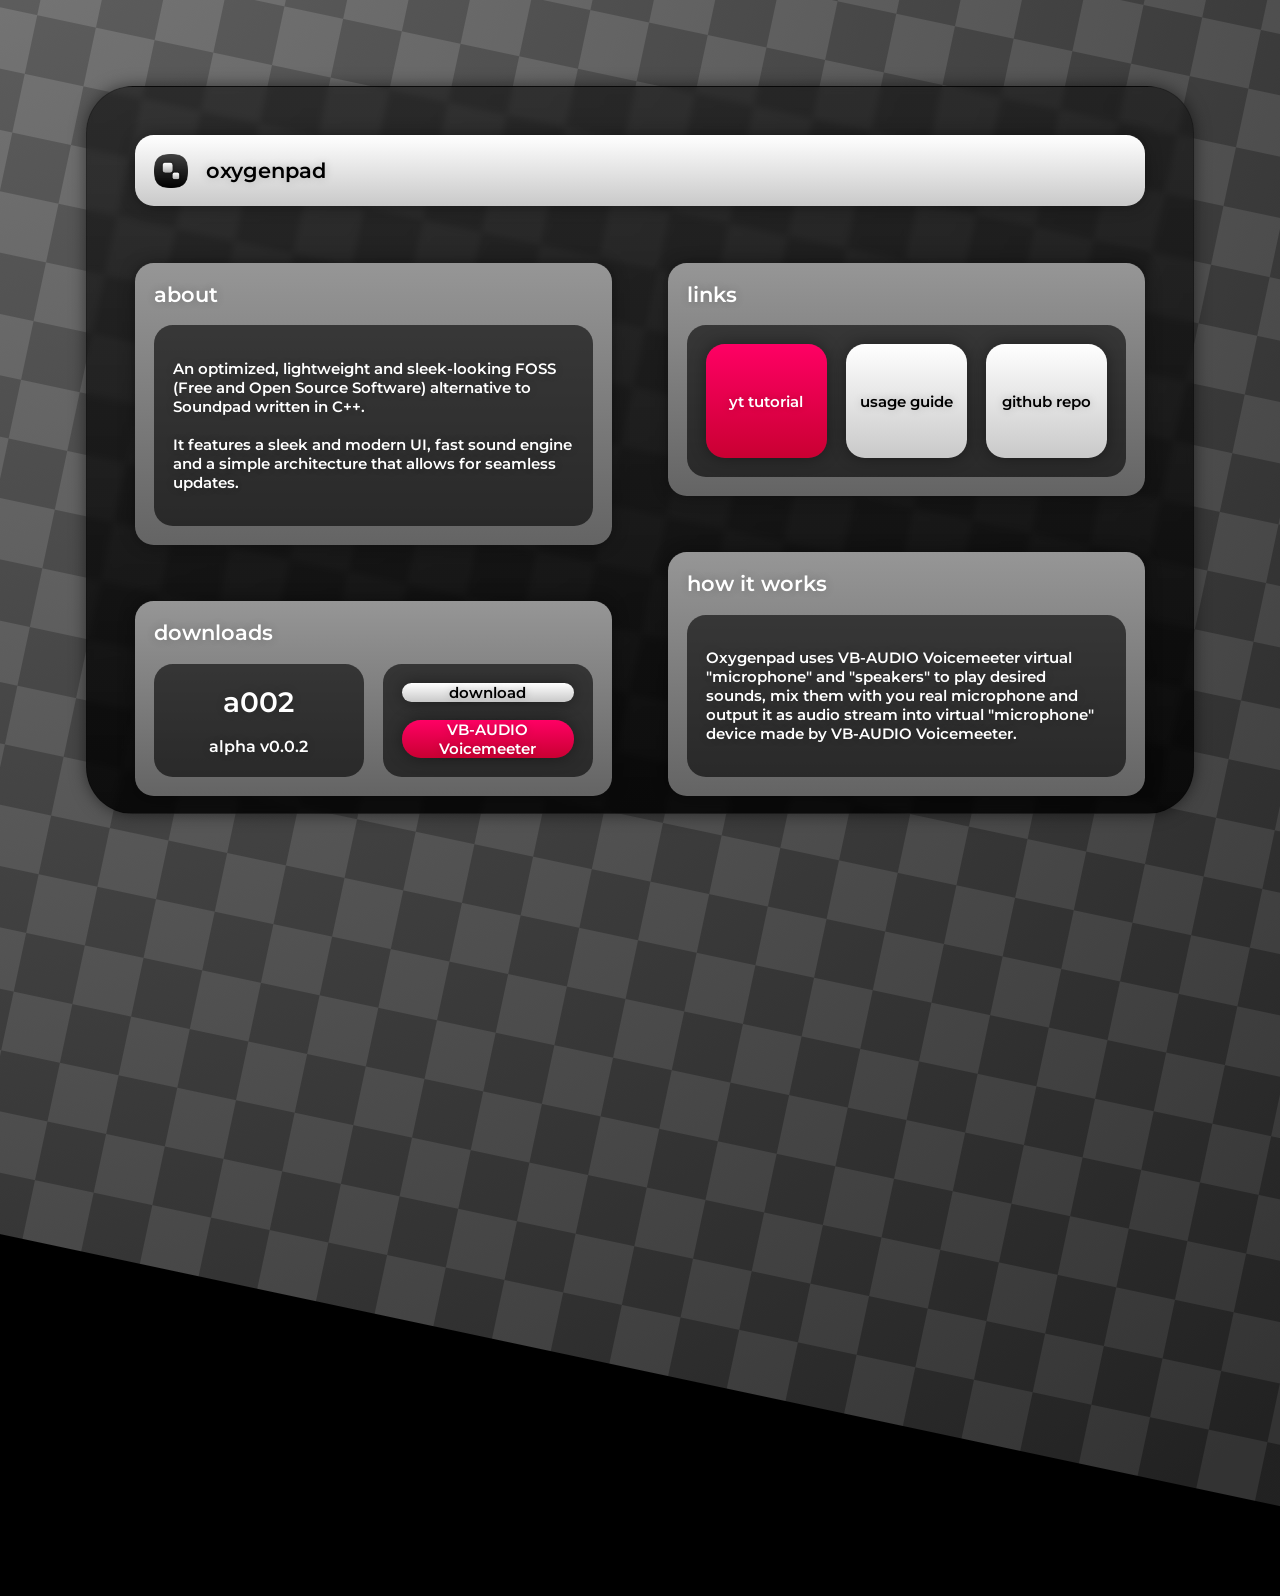
==== index.html @ bef61796 "moved everything agian bc for some reason sloppyhub decided not to deploy page sloophuuub" ====
﻿<!-- index.html -->
<!DOCTYPE html>
<html lang="en">
<head>
    <meta charset="utf-8" />
    <meta name="viewport" content="width=device-width, initial-scale=1.0">
    <title>kafel \ oxygenpad</title>

    <link rel="stylesheet" href="page/style.css" >
</head >
    <body >
        <div class="wrapper2">
            <div class="wrapper">
                <div class="checkerboard"></div>
            </div>
        </div>

        <div class="dark_gray_thing">
            <div class="thing">
                <div class="bar">
                    <img class="icon" src="page/images/icon.png"/>
                    <header>oxygenpad</header>
                </div>
                <div class="thing2">
                    <div class="left_thing">
                        <div class="thing3">
                            <header class="title_but_not">about</header>
                            <div class="about">
                                <div class="black_thing">
                                    <h3>
                                        An optimized, lightweight and sleek-looking FOSS (Free and Open Source Software) alternative to Soundpad
                                        written in C++.
                                        <br />
                                        <br />It features a sleek and modern UI, fast sound engine and a simple architecture that allows for
                                        seamless updates.
                                    </h3>
                                </div>
                            </div>
                        </div>
                        <div class="thing3">
                            <header class="title_but_not">downloads</header>
                            <div class="about">
                                <div class="black_thing">
                                    <div class="thing4">
                                        <h2>a002</h2>
                                        <h5>alpha v0.0.2</h5>
                                    </div>
                                </div>
                                <div class="black_thing">
                                    <div class="thing4">
                                        <a class="dl" href="https://github.com/kafelbb/oxygenpad/releases/download/a002/oxygenpad.exe" target="_blank">download</a>
                                        <a class="dl vm" href="https://vb-audio.com/Voicemeeter/" target="_blank">VB-AUDIO Voicemeeter</a>
                                    </div>
                                </div>
                            </div>
                        </div>
                    </div>
                    <div class="right_thing">
                        <div class="thing3">
                            
                            <header class="title_but_not">links</header>
                            <div class="about">
                                <div class="black_thing">
                                    <div class="thing5">
                                        <a class="dl vm" href="https://www.youtube.com/watch?v=0gOVyRFAF88" target="_blank">yt tutorial</a>
                                        <a class="dl" href="https://github.com/kafelbb/oxygenpad/blob/main/README.md#usage" target="_blank">usage guide</a>
                                        <a class="dl" href="https://github.com/kafelbb/oxygenpad" target="_blank">github repo</a>
                                    </div>
                                </div>
                            </div>
                        </div>
                        <div class="thing3">
                            <header class="title_but_not">how it works</header>
                            <div class="about">
                                <div class="black_thing">
                                    <h3>
                                        Oxygenpad uses VB-AUDIO Voicemeeter virtual "microphone" and "speakers" to play desired sounds, mix
                                        them with you real microphone and output it as audio stream into virtual "microphone" device made
                                        by VB-AUDIO Voicemeeter.
                                    </h3>
                                </div>
                            </div>
                        </div>
                </div>
            </div>
        </div>
    </body >
</html >
---- page/style.css ----
﻿/*kafel | 2026*/
/*fonts*/
@font-face {
    font-family: "mont";
    src: url("fonts/montserrat-sb.ttf") format('truetype');
    font-style: normal;
    font-weight: 600;
}

@font-face {
    font-family: "mont-m";
    src: url("fonts/montserrat-m.ttf") format('truetype');
    font-style: normal;
    font-weight: 600;
}

/*other*/
html, body {
    width: 100%;
    height: 100%;
    text-shadow: 0px 0px 10px rgba(0,0,0,0.2);
    font-size: clamp(12px, 1vw + 6px, 20px);
}
body {
    font-family: mont;
    margin: 0;
    padding: 0;
    background-color: black;
    display: flex;
    overflow: hidden;
    justify-content: center;
    align-items: center;
    font-size: 1rem;
}
header {
    font-size: 1.1rem;
}
h3{
    font-size: 0.8rem;
}
.dark_gray_thing {
    background: linear-gradient(180deg, rgba(20, 20, 20, 0.65) 0%, rgba(0, 0, 0, 0.85) 100%);
    backdrop-filter: blur(3px);
    -webkit-backdrop-filter: blur(3px);
    box-shadow: 0px 0px 16px rgba(0,0,0,0.5);
    color: white;
    border: 1px solid rgba(0,0,0, 0.2);
    border-radius: 2.5rem;
    position: absolute;
    left: 86px;
    right: 86px;
    top: 86px;
    bottom: 86px;
    width: auto;
    height: auto;
}
.thing {
    display: flex;
    //background-color: white;
    position: absolute;
    width: auto;
    height: auto;
    left: 48px;
    right: 48px;
    top: 48px;
    bottom: 48px;
    flex-direction: column;
    gap: 3rem;
}
.thing2 {
    display: flex;
    //background-color: white;
    position: relative;
    width: 100%;
    height: 100%;
    flex-direction: row;
    gap: 3rem;
}
.left_thing {
    display: flex;
    //background-color: red;
    position: relative;
    width: 100%;
    height: 100%;
    flex-direction: column;
    gap: 3rem;
}
.right_thing {
    display: flex;
    //background-color: mediumaquamarine;
    position: relative;
    width: 100%;
    height: 100%;
    flex-direction: column;
    gap: 3rem;
}
.thing3 {
    display: flex;
    background: linear-gradient(180deg, rgba(150, 150, 150, 1) 0%, rgba(100, 100, 100, 1) 100%);
    //background-color: pink;
    border-radius: 1rem;
    position: relative;
    width: 100%;
    height: 100%;
    flex-direction: column;
    box-shadow: 0px 0px 16px rgba(0,0,0,0.4);
    box-sizing: border-box;
    padding: 1rem 1rem 1rem 1rem;
}
.title_but_not{
    padding-bottom: 1rem;
}
.about {
    display: flex;
    flex-direction: row;
    gap: 1rem;
    box-sizing: border-box;
    width: 100%;
    height: 100%;
    min-height: 0;
}
.black_thing {
    display: flex;
    background-color: rgba(0,0,0, 0.6);
    border-radius: 1rem;
    align-items: center;
    justify-content: center;
    width: 100%;
    height: 100%;
    padding: 1rem 1rem;
    box-sizing: border-box;
    min-height: 0;
}

.thing4 {
    display: flex;
    flex-direction: column;
    gap: 1rem;
    align-items: center;
    justify-content: center;
    width: 100%;
    height: 100%;
    text-align: center;
}
    .thing4 h2, .thing4 h5 {
        margin: 0;
    }

.thing5 {
    display: flex;
    flex-direction: row;
    gap: 1rem;
    align-items: center;
    justify-content: center;
    width: 100%;
    height: 100%;
    text-align: center;
}
.about_screen {
    display: flex;
    background-color: rgba(0,0,0, 0.6);
    border-radius: 1rem;
    align-items: center;
    justify-content: center;
    width: auto;
    height: auto;
    padding: 1rem 2rem;
    box-sizing: border-box;
}

.links {
    display: flex;
    //background-color: green;
    position: relative;
    width: 100%;
    height: 100%;
    flex-direction: row;
}
.bar {
    background: #ffffff;
    background: linear-gradient(180deg, rgba(255, 255, 255, 1) 0%, rgba(201, 201, 201, 1) 100%);
    border-radius: 1rem;
    color: black;
    padding: 1rem;
    box-shadow: 0px 0px 16px rgba(0,0,0,0.4);
    box-sizing: border-box;
    display: flex;
    flex-direction: row;
    align-items: center;
    gap: 1rem;
}
.dl {
    display: inline-block;
    background: #ffffff;
    background: linear-gradient(180deg, rgba(255, 255, 255, 1) 0%, rgba(201, 201, 201, 1) 100%);
    border-radius: 1rem;
    box-shadow: 0px 0px 16px rgba(0,0,0,0.4);
    box-sizing: border-box;
    width: 100%;
    height: 100%;
    border: 0px solid transparent;
    font-family: mont;
    font-size: 0.8rem;
    transition: transform 0.2s ease;
    text-decoration: none;
    color: black;
    display: flex;
    justify-content: center;
    align-items: center;
}
.dl:hover {
    transform: scale(1.1);
    z-index: 5;
}
.vm {
    background: #ffffff;
    background: linear-gradient(180deg, rgba(255, 0, 100, 1) 0%, rgba(201, 0, 50, 1) 100%);
    color: white;
}
.icon {
    height: 1.8rem;
    width: auto;
    object-fit: contain;
}
/*bg*/
.wrapper2{
    width: 100%;
    height: 100%;
}
.wrapper {
    position: absolute;
    top: -50%;
    left: -50%;
    width: 200%;
    height: 200%;
    transform: rotate(12deg);
    overflow: hidden;
    z-index: -1;
    filter: blur(0.2px);
}
.checkerboard {
    width: 100%;
    height: 100%;
    background-image: linear-gradient(45deg, #5c5c5c 25%, transparent 25%), linear-gradient(-45deg, #5c5c5c 25%, transparent 25%), linear-gradient(45deg, transparent 75%, #5c5c5c 75%), linear-gradient(-45deg, transparent 75%, #5c5c5c 75%);
    background-size: 120px 120px;
    background-position: 0 0, 0 60px, 60px -60px, -60px 0px;
    background-color: #3d3d3d;
    animation: scroll 6s linear infinite;
    position: relative;
}

    .checkerboard::after {
        content: '';
        position: absolute;
        top: 0;
        left: 0;
        width: 100%;
        height: 100%;
        background: radial-gradient(circle at 15% 15%, rgba(255,255,255,0.22) 0%, rgba(0,0,0,0.45) 85%);
        pointer-events: none;
    }

@keyframes scroll {
    0% {
        background-position: 0px 0px, 0px 60px, 60px -60px, -60px 0px;
    }

    100% {
        background-position: 120px 120px, 120px 180px, 180px 60px, 60px 120px;
    }
}
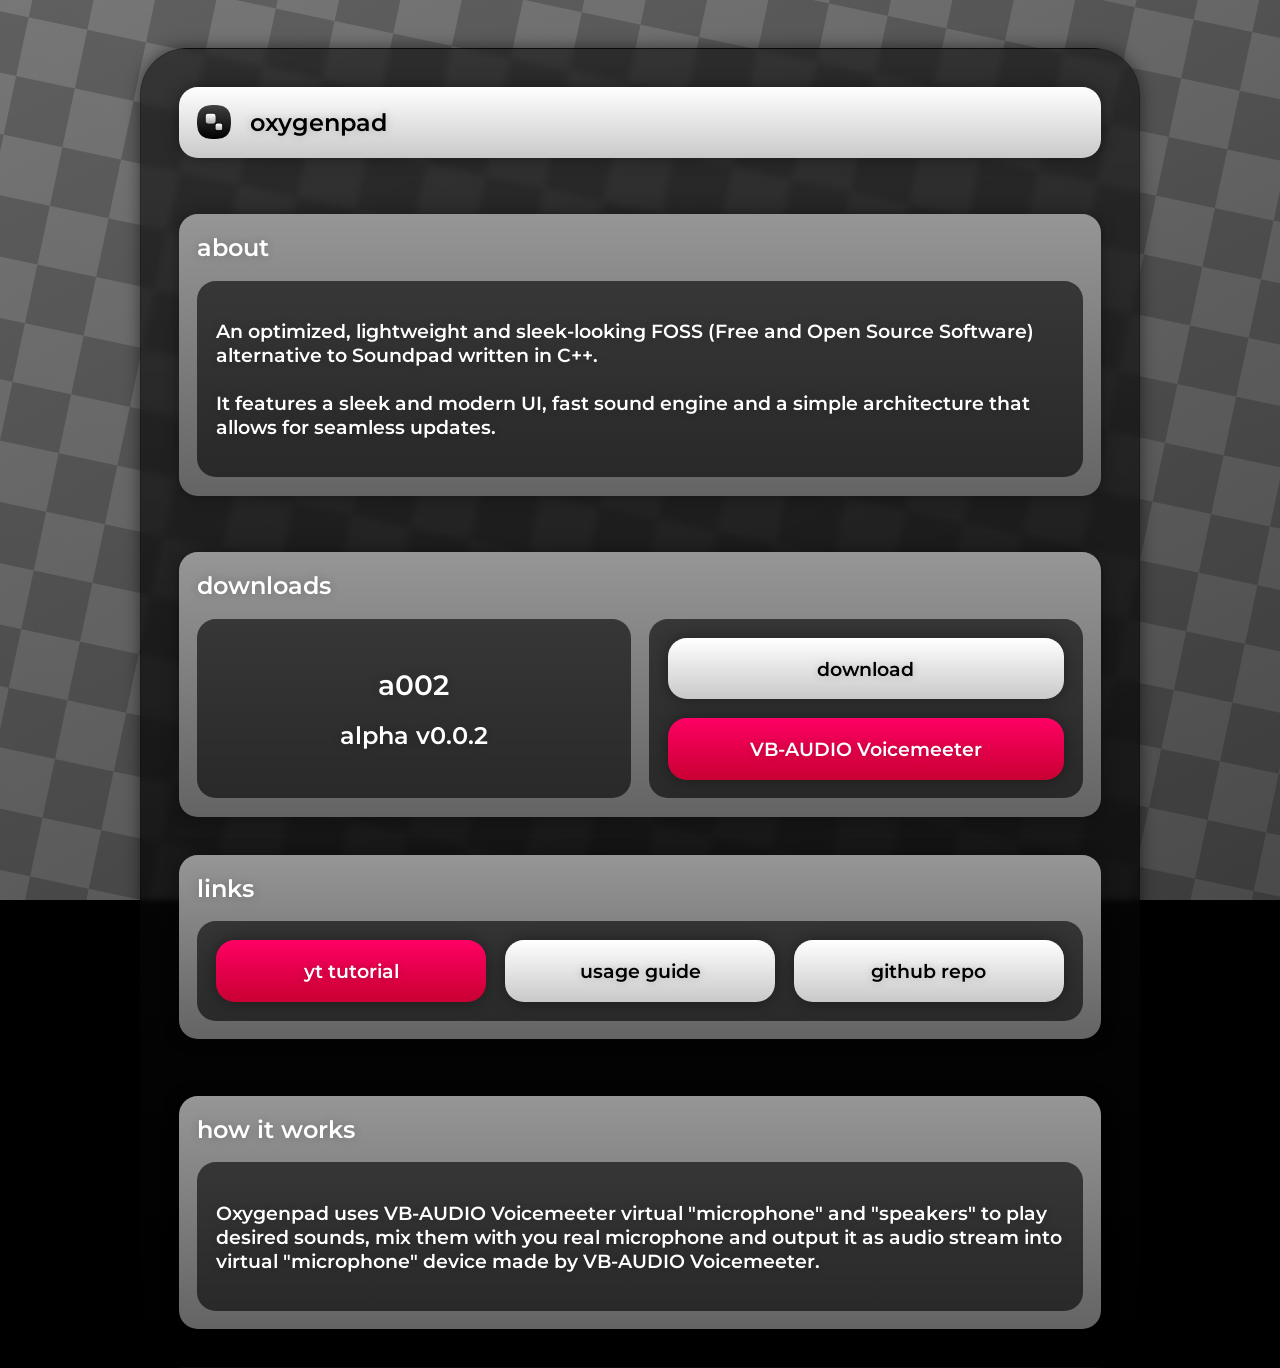
==== commit ca5d0a4c: "updated mobile support" ====
--- a/index.html
+++ b/index.html
@@ -8,81 +8,121 @@
 
     <link rel="stylesheet" href="page/style.css" >
 </head >
-    <body >
-        <div class="wrapper2">
-            <div class="wrapper">
-                <div class="checkerboard"></div>
+<body>
+    <div class="wrapper2">
+        <div class="wrapper">
+            <div class="checkerboard"></div>
+        </div>
+    </div>
+
+    <div class="dark_gray_thing" id="67">
+        <div class="thing">
+            <div class="bar">
+                <img class="icon" src="page/images/icon.png" />
+                <header>oxygenpad</header>
             </div>
-        </div>
-
-        <div class="dark_gray_thing">
-            <div class="thing">
-                <div class="bar">
-                    <img class="icon" src="page/images/icon.png"/>
-                    <header>oxygenpad</header>
-                </div>
-                <div class="thing2">
-                    <div class="left_thing">
-                        <div class="thing3">
-                            <header class="title_but_not">about</header>
-                            <div class="about">
-                                <div class="black_thing">
-                                    <h3>
-                                        An optimized, lightweight and sleek-looking FOSS (Free and Open Source Software) alternative to Soundpad
-                                        written in C++.
-                                        <br />
-                                        <br />It features a sleek and modern UI, fast sound engine and a simple architecture that allows for
-                                        seamless updates.
-                                    </h3>
+            <div class="thing2">
+                <div class="left_thing">
+                    <div class="thing3">
+                        <header class="title_but_not">about</header>
+                        <div class="about">
+                            <div class="black_thing">
+                                <h3>
+                                    An optimized, lightweight and sleek-looking FOSS (Free and Open Source Software) alternative to Soundpad
+                                    written in C++.
+                                    <br />
+                                    <br />It features a sleek and modern UI, fast sound engine and a simple architecture that allows for
+                                    seamless updates.
+                                </h3>
+                            </div>
+                        </div>
+                    </div>
+                    <div class="thing3">
+                        <header class="title_but_not">downloads</header>
+                        <div class="about">
+                            <div class="black_thing">
+                                <div class="thing4">
+                                    <h2>a002</h2>
+                                    <h5>alpha v0.0.2</h5>
                                 </div>
                             </div>
-                        </div>
-                        <div class="thing3">
-                            <header class="title_but_not">downloads</header>
-                            <div class="about">
-                                <div class="black_thing">
-                                    <div class="thing4">
-                                        <h2>a002</h2>
-                                        <h5>alpha v0.0.2</h5>
-                                    </div>
-                                </div>
-                                <div class="black_thing">
-                                    <div class="thing4">
-                                        <a class="dl" href="https://github.com/kafelbb/oxygenpad/releases/download/a002/oxygenpad.exe" target="_blank">download</a>
-                                        <a class="dl vm" href="https://vb-audio.com/Voicemeeter/" target="_blank">VB-AUDIO Voicemeeter</a>
-                                    </div>
+                            <div class="black_thing">
+                                <div class="thing4">
+                                    <a class="dl" href="https://github.com/kafelbb/oxygenpad/releases/download/a002/oxygenpad.exe" target="_blank">download</a>
+                                    <a class="dl vm" href="https://vb-audio.com/Voicemeeter/" target="_blank">VB-AUDIO Voicemeeter</a>
                                 </div>
                             </div>
                         </div>
                     </div>
-                    <div class="right_thing">
-                        <div class="thing3">
-                            
-                            <header class="title_but_not">links</header>
-                            <div class="about">
-                                <div class="black_thing">
-                                    <div class="thing5">
-                                        <a class="dl vm" href="https://www.youtube.com/watch?v=0gOVyRFAF88" target="_blank">yt tutorial</a>
-                                        <a class="dl" href="https://github.com/kafelbb/oxygenpad/blob/main/README.md#usage" target="_blank">usage guide</a>
-                                        <a class="dl" href="https://github.com/kafelbb/oxygenpad" target="_blank">github repo</a>
-                                    </div>
+                </div>
+                <div class="right_thing">
+                    <div class="thing3">
+
+                        <header class="title_but_not">links</header>
+                        <div class="about">
+                            <div class="black_thing">
+                                <div class="thing5">
+                                    <a class="dl vm" href="https://www.youtube.com/watch?v=0gOVyRFAF88" target="_blank">yt tutorial</a>
+                                    <a class="dl" href="https://github.com/kafelbb/oxygenpad/blob/main/README.md#usage" target="_blank">usage guide</a>
+                                    <a class="dl" href="https://github.com/kafelbb/oxygenpad" target="_blank">github repo</a>
                                 </div>
                             </div>
                         </div>
-                        <div class="thing3">
-                            <header class="title_but_not">how it works</header>
-                            <div class="about">
-                                <div class="black_thing">
-                                    <h3>
-                                        Oxygenpad uses VB-AUDIO Voicemeeter virtual "microphone" and "speakers" to play desired sounds, mix
-                                        them with you real microphone and output it as audio stream into virtual "microphone" device made
-                                        by VB-AUDIO Voicemeeter.
-                                    </h3>
-                                </div>
+                    </div>
+                    <div class="thing3">
+                        <header class="title_but_not">how it works</header>
+                        <div class="about">
+                            <div class="black_thing">
+                                <h3>
+                                    Oxygenpad uses VB-AUDIO Voicemeeter virtual "microphone" and "speakers" to play desired sounds, mix
+                                    them with you real microphone and output it as audio stream into virtual "microphone" device made
+                                    by VB-AUDIO Voicemeeter.
+                                </h3>
                             </div>
                         </div>
+                    </div>
                 </div>
             </div>
         </div>
-    </body >
+    </div>
+
+    <script>
+        function resizeWrapper() {
+        const wrapper = document.querySelector('.wrapper2');
+        const sixseven = document.getElementById('67');
+
+        if (!wrapper || !sixseven) return;
+
+        // Сначала сбрасываем стили высоты, чтобы браузер пересчитал реальный размер контента
+        sixseven.style.height = 'auto';
+        sixseven.style.maxHeight = 'none';
+
+        if (window.innerWidth <= 564) {
+        // Для мобильных отступы сверху/снизу равны 0
+        const ch = sixseven.scrollHeight;
+        console.log("Режим до 564px. Высота:", ch);
+
+        wrapper.style.height = ch + 'px';
+        wrapper.style.width = "100%";
+        }
+        else if (window.innerWidth <= 1000 || window.innerHeight <= 898) {
+        // Для планшетов формула: 86px + контент + 86px
+        const ch = 86 + sixseven.scrollHeight + 86;
+        console.log("Режим до 1000px. Высота:", ch);
+
+        wrapper.style.height = ch + 'px';
+        wrapper.style.width = "100%";
+        }
+        else {
+        // Возврат к исходному состоянию на десктопе
+        wrapper.style.height = "100%";
+        sixseven.style.height = "";
+        sixseven.style.maxHeight = "";
+        }
+        }
+
+        window.addEventListener('DOMContentLoaded', resizeWrapper);
+        window.addEventListener('resize', resizeWrapper);
+    </script>
+</body>
 </html >
--- a/page/style.css
+++ b/page/style.css
@@ -32,6 +32,7 @@
     align-items: center;
     font-size: 1rem;
 }
+
 header {
     font-size: 1.1rem;
 }
@@ -47,12 +48,8 @@
     border: 1px solid rgba(0,0,0, 0.2);
     border-radius: 2.5rem;
     position: absolute;
-    left: 86px;
-    right: 86px;
-    top: 86px;
-    bottom: 86px;
-    width: auto;
-    height: auto;
+    width: 90%;
+    height: 90%;
 }
 .thing {
     display: flex;
@@ -223,23 +220,34 @@
     object-fit: contain;
 }
 /*bg*/
-.wrapper2{
-    width: 100%;
-    height: 100%;
+.wrapper2 {
+    width: 100%;
+    height: 200vh;
+    position:absolute;
+    overflow: hidden;
+    top: 0;
+    background: linear-gradient(-210deg, rgba(0, 0, 0, 0) 0%, rgba(0, 0, 0, 0.35) 100%);
 }
 .wrapper {
     position: absolute;
-    top: -50%;
-    left: -50%;
-    width: 200%;
-    height: 200%;
+    top: -100%;
+    left: -100%;
+    width: 500%;
+    height: 300%;
     transform: rotate(12deg);
     overflow: hidden;
     z-index: -1;
     filter: blur(0.2px);
 }
+.thing67{
+    width: 100%;
+    height: 100%;
+    margin: 0;
+    padding: 0;
+    display: block;
+}
 .checkerboard {
-    width: 100%;
+    width: 200%;
     height: 100%;
     background-image: linear-gradient(45deg, #5c5c5c 25%, transparent 25%), linear-gradient(-45deg, #5c5c5c 25%, transparent 25%), linear-gradient(45deg, transparent 75%, #5c5c5c 75%), linear-gradient(-45deg, transparent 75%, #5c5c5c 75%);
     background-size: 120px 120px;
@@ -268,4 +276,98 @@
     100% {
         background-position: 120px 120px, 120px 180px, 180px 60px, 60px 120px;
     }
-}+}
+@media (max-width: 1000px), (max-height: 950px) {
+    /* 1. Включаем скролл на самой странице и сбрасываем центрирование body */
+    body {
+        overflow-y: auto;
+        align-items: flex-start;
+        padding: 20px 0; /* Небольшой отступ сверху и снизу, чтобы сайт не прилипал к краям */
+    }
+    /* 2. Превращаем главный темный контейнер в обычный блочный элемент */
+    .dark_gray_thing {
+        position: absolute !important; /* !important гарантирует отмену top из основного кода */
+        top: 48px !important;
+        bottom: auto !important;
+        left: 48px !important;
+        right: 48px !important;
+        width: auto;
+        max-width: 1000px;
+        height: auto;
+        max-height: none;
+        margin: 0 auto; /* Выравнивание строго по центру экрана */
+        box-sizing: border-box;
+    }
+    .dl {
+        padding-top: 1rem;
+        padding-bottom: 1rem;
+        font-size: 1.025rem;
+    }
+    /* 3. Сбрасываем абсолютные координаты внутренних оберток */
+    .thing {
+        position: relative !important;
+        top: 0 !important;
+        bottom: auto !important;
+        left: auto !important;
+        right: auto !important;
+        width: 100%;
+        box-sizing: border-box;
+        padding: 2rem;
+    }
+    .wrapper {
+        width: 500%;
+        display: block; /* Убираем flex-центрирование, чтобы контент не улетал вверх */
+        overflow: hidden;
+        position: relative;
+    }
+    /* 4. Перестраиваем левую и правую колонки */
+    .thing2 {
+        flex-direction: column;
+        height: auto;
+        gap: 2rem;
+    }
+
+    /* 5. Сбрасываем высоту у всех контентных блоков */
+    .left_thing,
+    .right_thing,
+    .thing3,
+    .about,
+    .black_thing,
+    .thing4,
+    .thing5 {
+        height: auto;
+    }
+
+    /* 6. Минимальная высота для карточек */
+    .black_thing {
+        font-size: 1.025rem;
+    }
+    h3 {
+        font-size: 1.025rem;
+    }
+    h2 {
+        font-size: 1.5rem;
+    }
+    h5 {
+        font-size: 1.25rem;
+    }
+    header {
+        font-size: 1.25rem;
+    }
+}
+
+@media (max-width: 564px) {
+    .dark_gray_thing {
+        position: absolute !important; /* !important гарантирует отмену top из основного кода */
+        top: 0 !important;
+        bottom: auto !important;
+        left: 0 !important;
+        right: 0 !important;
+        width: 100%;
+        height: auto;
+        padding-bottom: 12px;
+        border-radius: 0;
+        margin: 0 auto; /* Выравнивание строго по центру экрана */
+        box-sizing: border-box;
+    }
+}
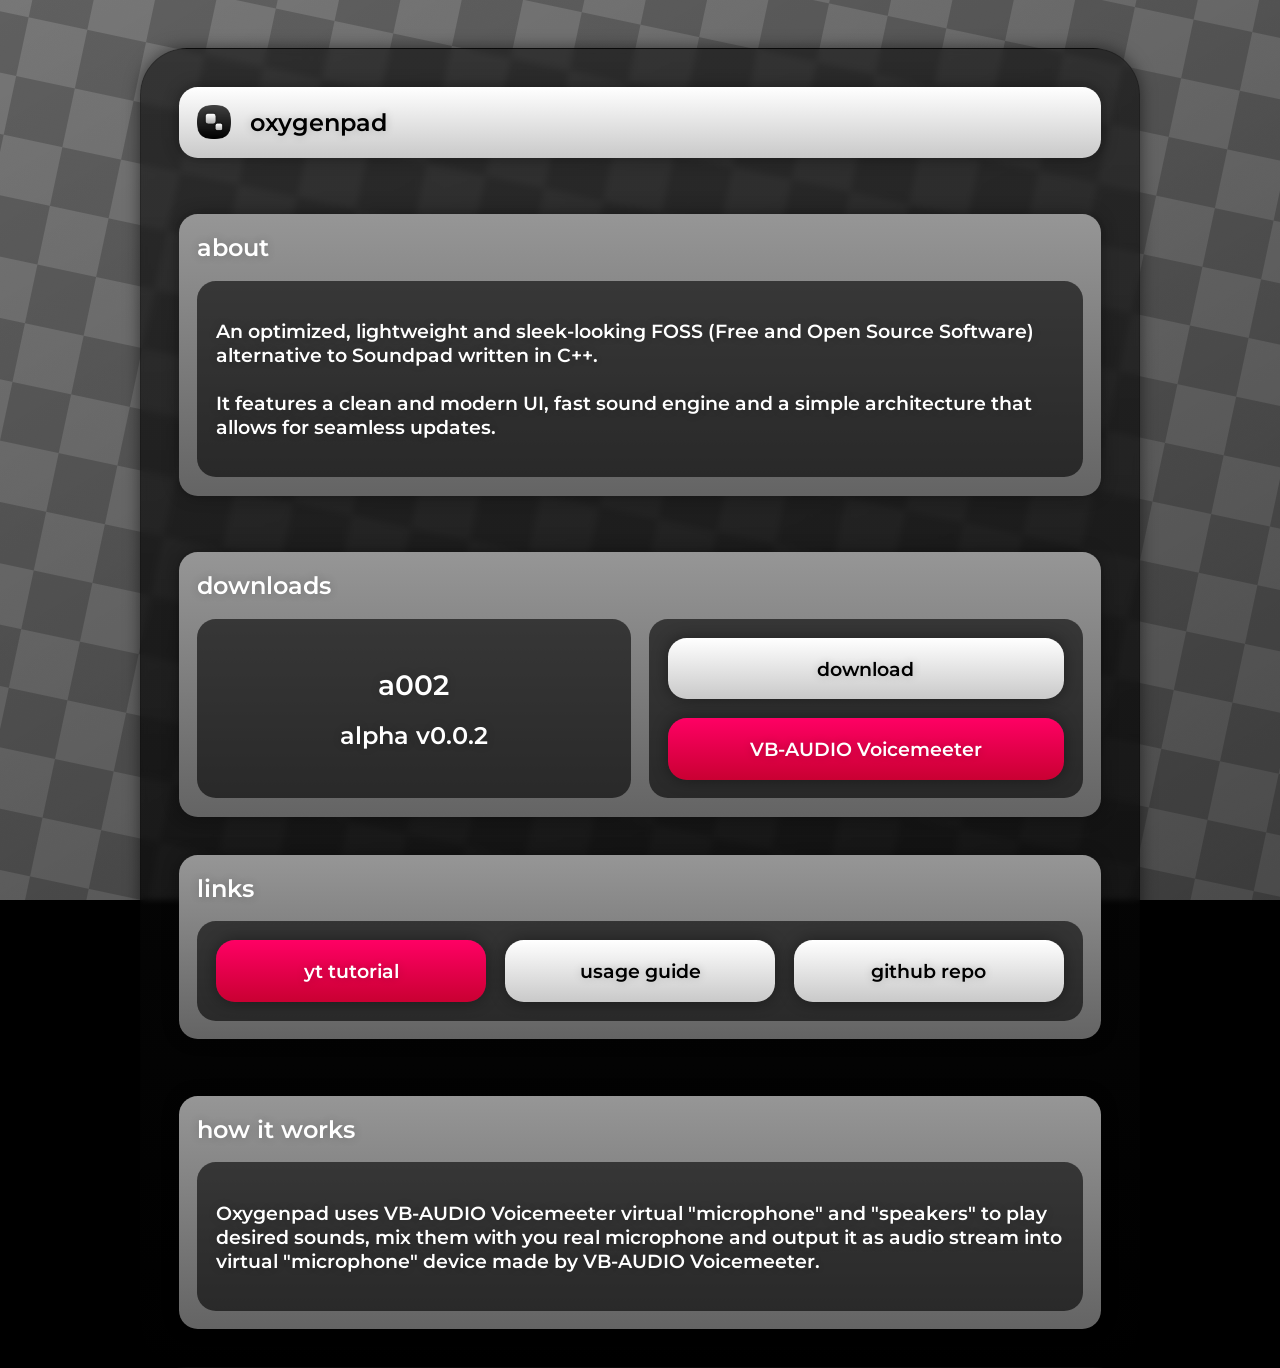
==== commit 46b5fa73: "Update index.html" ====
--- a/index.html
+++ b/index.html
@@ -31,7 +31,7 @@
                                     An optimized, lightweight and sleek-looking FOSS (Free and Open Source Software) alternative to Soundpad
                                     written in C++.
                                     <br />
-                                    <br />It features a sleek and modern UI, fast sound engine and a simple architecture that allows for
+                                    <br />It features a clean and modern UI, fast sound engine and a simple architecture that allows for
                                     seamless updates.
                                 </h3>
                             </div>
--- a/page/style.css
+++ b/page/style.css
@@ -278,15 +278,13 @@
     }
 }
 @media (max-width: 1000px), (max-height: 950px) {
-    /* 1. Включаем скролл на самой странице и сбрасываем центрирование body */
     body {
         overflow-y: auto;
         align-items: flex-start;
-        padding: 20px 0; /* Небольшой отступ сверху и снизу, чтобы сайт не прилипал к краям */
-    }
-    /* 2. Превращаем главный темный контейнер в обычный блочный элемент */
+        padding: 20px 0;
+    }
     .dark_gray_thing {
-        position: absolute !important; /* !important гарантирует отмену top из основного кода */
+        position: absolute !important;
         top: 48px !important;
         bottom: auto !important;
         left: 48px !important;
@@ -295,7 +293,7 @@
         max-width: 1000px;
         height: auto;
         max-height: none;
-        margin: 0 auto; /* Выравнивание строго по центру экрана */
+        margin: 0 auto;
         box-sizing: border-box;
     }
     .dl {
@@ -303,7 +301,6 @@
         padding-bottom: 1rem;
         font-size: 1.025rem;
     }
-    /* 3. Сбрасываем абсолютные координаты внутренних оберток */
     .thing {
         position: relative !important;
         top: 0 !important;
@@ -316,18 +313,16 @@
     }
     .wrapper {
         width: 500%;
-        display: block; /* Убираем flex-центрирование, чтобы контент не улетал вверх */
+        display: block;
         overflow: hidden;
         position: relative;
     }
-    /* 4. Перестраиваем левую и правую колонки */
     .thing2 {
         flex-direction: column;
         height: auto;
         gap: 2rem;
     }
 
-    /* 5. Сбрасываем высоту у всех контентных блоков */
     .left_thing,
     .right_thing,
     .thing3,
@@ -338,7 +333,6 @@
         height: auto;
     }
 
-    /* 6. Минимальная высота для карточек */
     .black_thing {
         font-size: 1.025rem;
     }
@@ -358,7 +352,7 @@
 
 @media (max-width: 564px) {
     .dark_gray_thing {
-        position: absolute !important; /* !important гарантирует отмену top из основного кода */
+        position: absolute !important;
         top: 0 !important;
         bottom: auto !important;
         left: 0 !important;
@@ -367,7 +361,11 @@
         height: auto;
         padding-bottom: 12px;
         border-radius: 0;
-        margin: 0 auto; /* Выравнивание строго по центру экрана */
+        margin: 0 auto;
         box-sizing: border-box;
     }
-}
+    .wrapper2{
+        backdrop-filter: none;
+        -webkit-backdrop-filter: none;
+    }
+}
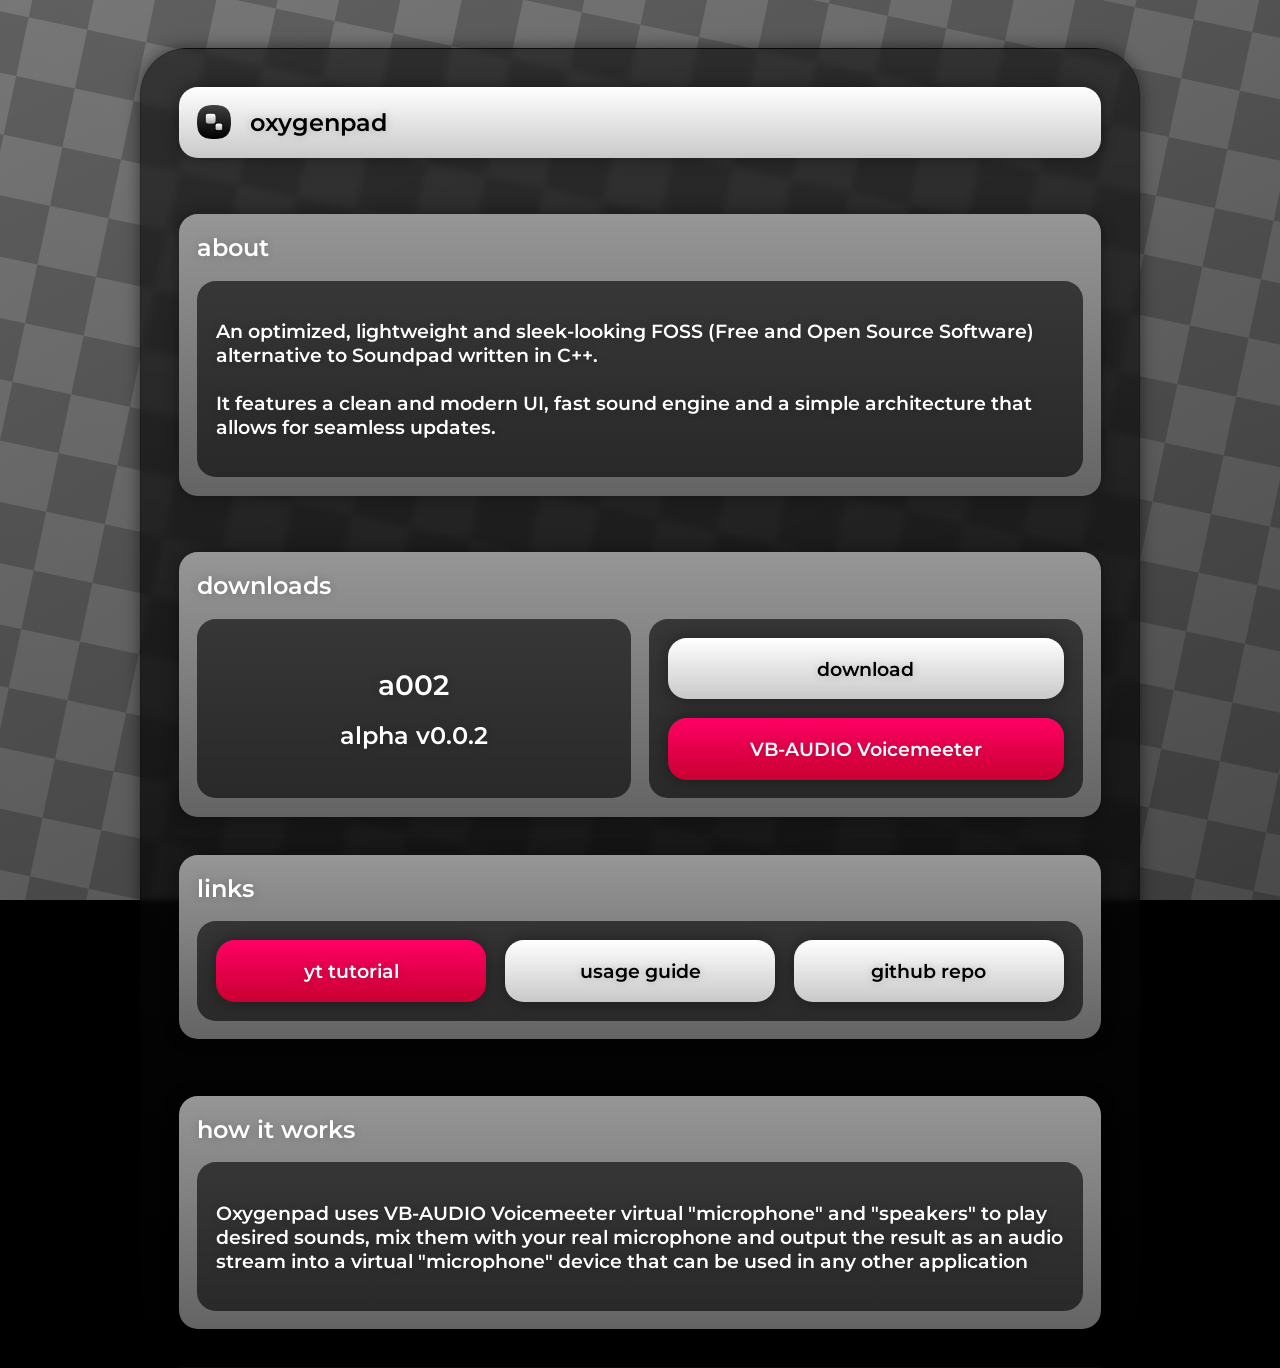
==== commit 17def455: "fixed typos in index.html" ====
--- a/index.html
+++ b/index.html
@@ -75,8 +75,7 @@
                             <div class="black_thing">
                                 <h3>
                                     Oxygenpad uses VB-AUDIO Voicemeeter virtual "microphone" and "speakers" to play desired sounds, mix
-                                    them with you real microphone and output it as audio stream into virtual "microphone" device made
-                                    by VB-AUDIO Voicemeeter.
+                                    them with your real microphone and output the result as an audio stream into a virtual "microphone" device that can be used in any other application
                                 </h3>
                             </div>
                         </div>
